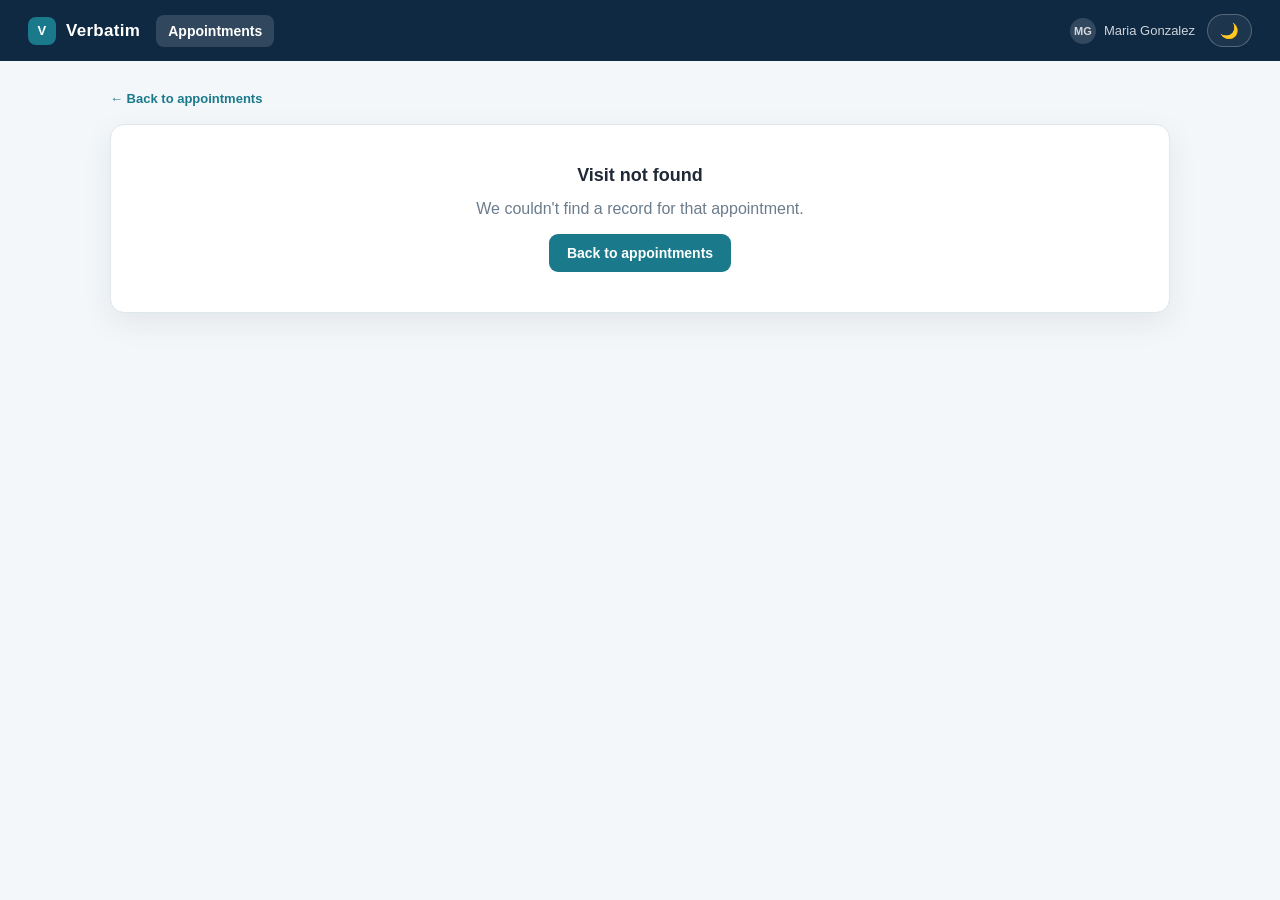
==== frontend/pages/appointment-detail.html @ bd428409 "Appointments page updated with past details and profile" ====
<!DOCTYPE html>
<html lang="en">
<head>
    <meta charset="UTF-8">
    <meta name="viewport" content="width=device-width, initial-scale=1.0">

    <title>Visit Details · Verbatim</title>
    <link rel="stylesheet" href="../css/common.css">
    <link rel="stylesheet" href="../css/appointment-detail.css">
</head>

<body>
    <header class="navbar">
        <a class="navbar-brand" href="appointment.html">
            <span class="navbar-mark">V</span> Verbatim
        </a>
        <nav class="navbar-links">
            <a class="navbar-link active" href="appointment.html">Appointments</a>
        </nav>
        <div class="navbar-actions">
            <span class="navbar-user">
                <span class="avatar">MG</span>
                <span>Maria Gonzalez</span>
            </span>
            <button id="themeButton" class="theme-btn" type="button" aria-label="Toggle dark mode">🌙</button>
        </div>
    </header>

    <main class="page-content">
        <a class="back-link" href="appointment.html">← Back to appointments</a>
        <div id="body"></div>
    </main>

    <script src="../js/theme.js"></script>
    <script src="../js/appointments-data.js"></script>
    <script src="../js/appointment-detail.js"></script>
</body>
</html>
---- frontend/css/common.css ----
/* ============================================================
   Verbatim — shared design system (palette, reset, navbar, cards, buttons)
   Included by every authenticated page, before the page's own stylesheet.
   ============================================================ */

:root {
  --navy: #0f2942;
  --navy-soft: #16385a;
  --teal: #1a7a8c;
  --teal-hover: #156476;
  --bg: #f4f7f9;
  --card: #ffffff;
  --line: #dfe6ec;
  --muted: #6b7c8c;
  --text: #1f2937;
  --alert: #c0392b;
  --alert-bg: #fdecea;
  --warn: #d68910;
  --warn-bg: #fdf3e2;
  --ok: #1e8449;
  --ok-bg: #eaf6ee;
  --shadow: 0 10px 30px rgba(15, 41, 66, 0.08);
  --shadow-lg: 0 20px 50px rgba(15, 41, 66, 0.14);
}

body.dark {
  --bg: #0b1622;
  --card: #152233;
  --line: #263a4d;
  --muted: #8ba0b3;
  --text: #e7edf3;
  --alert-bg: rgba(192, 57, 43, 0.16);
  --warn-bg: rgba(214, 137, 16, 0.16);
  --ok-bg: rgba(30, 132, 73, 0.16);
  --shadow: 0 10px 30px rgba(0, 0, 0, 0.45);
  --shadow-lg: 0 20px 50px rgba(0, 0, 0, 0.55);
}

* {
  box-sizing: border-box;
}

html, body {
  margin: 0;
  padding: 0;
}

body {
  font-family: -apple-system, BlinkMacSystemFont, "Segoe UI", Inter, Roboto, sans-serif;
  background: var(--bg);
  color: var(--text);
  transition: background 0.2s, color 0.2s;
}

a {
  color: inherit;
}

/* ---- Navbar ---- */
.navbar {
  background: var(--navy);
  color: #fff;
  display: flex;
  align-items: center;
  justify-content: space-between;
  gap: 16px;
  padding: 14px 28px;
  flex-wrap: wrap;
}

.navbar-brand {
  display: flex;
  align-items: center;
  gap: 10px;
  text-decoration: none;
  color: #fff;
  font-weight: 700;
  font-size: 17px;
  letter-spacing: 0.3px;
}

.navbar-mark {
  display: inline-flex;
  align-items: center;
  justify-content: center;
  width: 28px;
  height: 28px;
  border-radius: 8px;
  background: var(--teal);
  font-size: 13px;
  font-weight: 800;
}

.navbar-links {
  display: flex;
  gap: 4px;
  flex: 1;
}

.navbar-link {
  color: rgba(255, 255, 255, 0.75);
  text-decoration: none;
  font-size: 14px;
  font-weight: 600;
  padding: 8px 12px;
  border-radius: 8px;
  transition: 0.15s;
}

.navbar-link:hover {
  background: rgba(255, 255, 255, 0.08);
  color: #fff;
}

.navbar-link.active {
  background: rgba(255, 255, 255, 0.14);
  color: #fff;
}

.navbar-actions {
  display: flex;
  align-items: center;
  gap: 12px;
}

.navbar-user {
  display: flex;
  align-items: center;
  gap: 8px;
  font-size: 13px;
  color: rgba(255, 255, 255, 0.8);
}

.navbar-user .avatar {
  width: 26px;
  height: 26px;
  border-radius: 50%;
  background: rgba(255, 255, 255, 0.15);
  display: flex;
  align-items: center;
  justify-content: center;
  font-size: 11px;
  font-weight: 700;
}

.navbar-select {
  padding: 7px 10px;
  border-radius: 7px;
  border: 1px solid rgba(255, 255, 255, 0.25);
  background: rgba(255, 255, 255, 0.06);
  color: #fff;
  font-size: 13px;
}

.navbar-select option {
  color: #0f2942;
}

.theme-btn {
  border: 1px solid rgba(255, 255, 255, 0.25);
  background: rgba(255, 255, 255, 0.06);
  color: #fff;
  padding: 8px 12px;
  border-radius: 999px;
  cursor: pointer;
  font-size: 15px;
  line-height: 1;
}

.theme-btn:hover {
  background: rgba(255, 255, 255, 0.14);
}

/* ---- Page layout ---- */
.page-content {
  max-width: 1100px;
  margin: 0 auto;
  padding: 28px 20px 60px;
}

.page-header {
  margin-bottom: 24px;
}

.page-header h1 {
  margin: 0 0 6px;
  font-size: 1.7rem;
  color: var(--navy);
}

body.dark .page-header h1 {
  color: var(--text);
}

.page-header p {
  margin: 0;
  color: var(--muted);
  font-size: 14px;
}

/* ---- Cards & buttons (shared conventions) ---- */
.card {
  background: var(--card);
  border: 1px solid var(--line);
  border-radius: 14px;
  box-shadow: var(--shadow);
  padding: 20px;
}

.btn {
  display: inline-flex;
  align-items: center;
  justify-content: center;
  gap: 6px;
  border: none;
  border-radius: 9px;
  padding: 11px 18px;
  font-size: 14px;
  font-weight: 600;
  cursor: pointer;
  transition: background 0.15s, color 0.15s, transform 0.15s;
  text-decoration: none;
}

.btn-primary {
  background: var(--teal);
  color: #fff;
}

.btn-primary:hover {
  background: var(--teal-hover);
  transform: translateY(-1px);
}

.btn-outline {
  background: transparent;
  border: 1px solid var(--teal);
  color: var(--teal);
}

.btn-outline:hover {
  background: var(--teal);
  color: #fff;
}

.btn-ghost {
  background: var(--bg);
  color: var(--text);
  border: 1px solid var(--line);
}

.btn-ghost:hover {
  background: var(--line);
}

.btn:disabled {
  opacity: 0.45;
  cursor: not-allowed;
  transform: none !important;
}

.badge {
  display: inline-block;
  padding: 3px 10px;
  border-radius: 20px;
  font-size: 11px;
  font-weight: 700;
  letter-spacing: 0.5px;
}

.badge.EMERGENT { background: var(--alert-bg); color: var(--alert); }
.badge.URGENT   { background: var(--warn-bg);  color: var(--warn); }
.badge.ROUTINE  { background: var(--ok-bg);    color: var(--ok); }

@media (max-width: 640px) {
  .navbar {
    padding: 12px 16px;
  }
  .navbar-user span:not(.avatar) {
    display: none;
  }
}
---- frontend/css/appointment-detail.css ----
.detail-header {
  display: flex;
  align-items: flex-start;
  justify-content: space-between;
  gap: 16px;
  flex-wrap: wrap;
  margin-bottom: 8px;
}

.detail-header h1 {
  margin: 0 0 4px;
  font-size: 1.5rem;
  color: var(--navy);
}

body.dark .detail-header h1 {
  color: var(--text);
}

.detail-sub {
  color: var(--muted);
  font-size: 14px;
}

.back-link {
  display: inline-flex;
  align-items: center;
  gap: 6px;
  font-size: 13px;
  font-weight: 600;
  color: var(--teal);
  text-decoration: none;
  margin-bottom: 18px;
}

.back-link:hover {
  text-decoration: underline;
}

.section-grid {
  display: grid;
  gap: 16px;
  margin-top: 20px;
}

.card h2 {
  margin: 0 0 14px;
  font-size: 13px;
  text-transform: uppercase;
  letter-spacing: 1px;
  color: var(--muted);
}

.kv-table {
  width: 100%;
  border-collapse: collapse;
  font-size: 13px;
}

.kv-table td {
  padding: 8px 4px;
  border-bottom: 1px solid var(--line);
  vertical-align: top;
}

.kv-table tr:last-child td {
  border-bottom: none;
}

.kv-table td.k {
  color: var(--muted);
  width: 46%;
}

.kv-table td.v {
  font-weight: 600;
}

.integrity-note {
  margin-top: 12px;
  font-size: 12px;
  color: var(--muted);
  line-height: 1.5;
}

.rx-list {
  margin: 4px 0 0 18px;
  font-size: 14px;
}

.detail-section + .detail-section {
  margin-top: 16px;
}

.detail-section .info-label {
  font-size: 11px;
  text-transform: uppercase;
  letter-spacing: 0.5px;
  color: var(--muted);
  margin-bottom: 4px;
}

.transcript {
  max-height: 360px;
  overflow-y: auto;
}

.turn {
  padding: 9px 0;
  border-bottom: 1px solid var(--line);
}

.turn:last-child {
  border-bottom: none;
}

.turn .who {
  font-size: 11px;
  text-transform: uppercase;
  letter-spacing: 0.5px;
  color: var(--muted);
  margin-bottom: 2px;
}

.turn.patient .who {
  color: var(--teal);
}

.turn .text {
  font-size: 14px;
  line-height: 1.5;
}

.not-found {
  text-align: center;
  padding: 40px 20px;
}
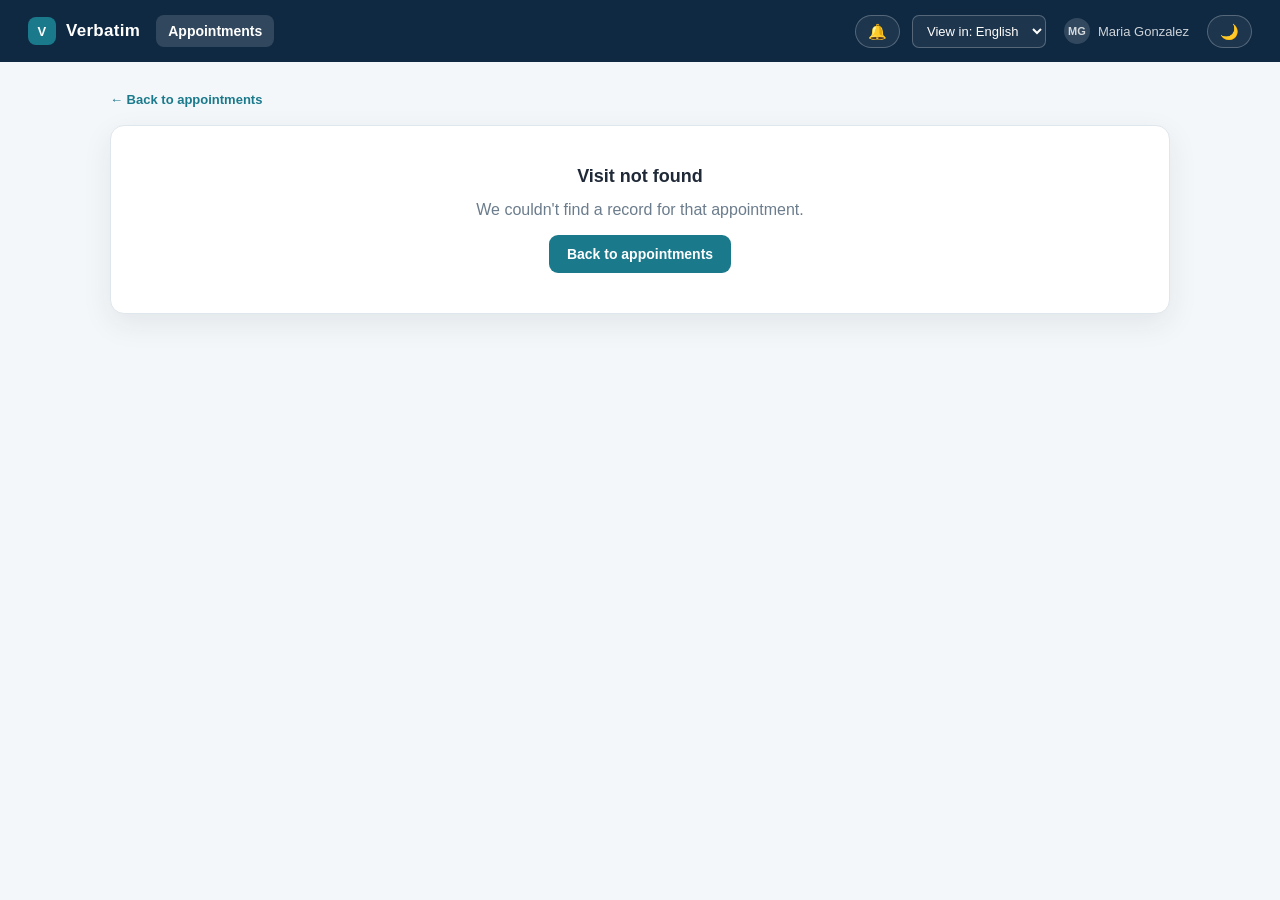
==== commit 3482d0fb: "feat: frontend UI, loader, requirements" ====
--- a/frontend/pages/appointment-detail.html
+++ b/frontend/pages/appointment-detail.html
@@ -7,10 +7,11 @@
     <title>Visit Details · Verbatim</title>
     <link rel="stylesheet" href="../css/common.css">
     <link rel="stylesheet" href="../css/appointment-detail.css">
+    <link rel="stylesheet" href="../css/doctor.css">
 </head>
 
 <body>
-    <header class="navbar">
+    <header class="navbar" data-role="patient">
         <a class="navbar-brand" href="appointment.html">
             <span class="navbar-mark">V</span> Verbatim
         </a>
@@ -18,6 +19,18 @@
             <a class="navbar-link active" href="appointment.html">Appointments</a>
         </nav>
         <div class="navbar-actions">
+            <select id="viewLangSelect" class="navbar-select" aria-label="View summary in language">
+                <option value="">View in: English</option>
+                <option value="Spanish">Español</option>
+                <option value="French">Français</option>
+                <option value="Portuguese">Português</option>
+                <option value="German">Deutsch</option>
+                <option value="Mandarin Chinese">中文</option>
+                <option value="Arabic">العربية</option>
+                <option value="Hindi">हिन्दी</option>
+                <option value="Russian">Русский</option>
+                <option value="Vietnamese">Tiếng Việt</option>
+            </select>
             <span class="navbar-user">
                 <span class="avatar">MG</span>
                 <span>Maria Gonzalez</span>
@@ -32,7 +45,10 @@
     </main>
 
     <script src="../js/theme.js"></script>
-    <script src="../js/appointments-data.js"></script>
+    <script src="../js/api.js"></script>
+    <script src="../js/session.js"></script>
+    <script src="../js/notifications.js"></script>
+    <script src="../js/user-menu.js"></script>
     <script src="../js/appointment-detail.js"></script>
 </body>
 </html>
--- a/frontend/css/common.css
+++ b/frontend/css/common.css
@@ -129,6 +129,16 @@
   gap: 8px;
   font-size: 13px;
   color: rgba(255, 255, 255, 0.8);
+  cursor: pointer;
+  border: none;
+  background: transparent;
+  padding: 4px 6px;
+  border-radius: 8px;
+  font-family: inherit;
+}
+
+.navbar-user:hover {
+  background: rgba(255, 255, 255, 0.08);
 }
 
 .navbar-user .avatar {
@@ -272,7 +282,121 @@
 .badge.URGENT   { background: var(--warn-bg);  color: var(--warn); }
 .badge.ROUTINE  { background: var(--ok-bg);    color: var(--ok); }
 
+/* ---- Notification bell ---- */
+.notif-wrap {
+  position: relative;
+}
+
+.notif-badge {
+  position: absolute;
+  top: -4px;
+  right: -4px;
+  background: var(--alert);
+  color: #fff;
+  border-radius: 999px;
+  font-size: 10px;
+  font-weight: 700;
+  padding: 1px 5px;
+  line-height: 1.4;
+}
+
+.notif-panel {
+  position: absolute;
+  top: calc(100% + 10px);
+  right: 0;
+  width: 320px;
+  max-height: 400px;
+  overflow-y: auto;
+  background: var(--card);
+  color: var(--text);
+  border: 1px solid var(--line);
+  border-radius: 12px;
+  box-shadow: var(--shadow-lg);
+  padding: 8px;
+  z-index: 200;
+}
+
+.notif-item {
+  padding: 10px;
+  border-radius: 8px;
+  font-size: 13px;
+  line-height: 1.4;
+}
+
+.notif-item.unread {
+  background: var(--bg);
+}
+
+.notif-item + .notif-item {
+  margin-top: 4px;
+}
+
+.notif-item .ts {
+  color: var(--muted);
+  font-size: 11px;
+  margin-top: 4px;
+}
+
+.notif-item .followup {
+  margin-top: 6px;
+  font-style: italic;
+  color: var(--muted);
+}
+
+.notif-empty {
+  padding: 20px;
+  text-align: center;
+  color: var(--muted);
+  font-size: 13px;
+}
+
+/* ---- User menu (Profile / Log out) ---- */
+.user-menu-wrap {
+  position: relative;
+}
+
+.user-menu-panel {
+  position: absolute;
+  top: calc(100% + 10px);
+  right: 0;
+  width: 180px;
+  background: var(--card);
+  color: var(--text);
+  border: 1px solid var(--line);
+  border-radius: 12px;
+  box-shadow: var(--shadow-lg);
+  padding: 6px;
+  z-index: 200;
+}
+
+.user-menu-item {
+  display: block;
+  width: 100%;
+  text-align: left;
+  padding: 10px 12px;
+  border: none;
+  background: transparent;
+  color: var(--text);
+  font-size: 13px;
+  font-family: inherit;
+  cursor: pointer;
+  border-radius: 8px;
+  text-decoration: none;
+}
+
+.user-menu-item:hover {
+  background: var(--bg);
+}
+
+.user-menu-item.danger {
+  color: var(--alert);
+}
+
 @media (max-width: 640px) {
+  .notif-panel {
+    width: 280px;
+  }
+
   .navbar {
     padding: 12px 16px;
   }
--- a/frontend/css/doctor.css
+++ b/frontend/css/doctor.css
@@ -0,0 +1,155 @@
+.review-row {
+  display: flex;
+  align-items: center;
+  justify-content: space-between;
+  gap: 16px;
+  flex-wrap: nowrap;
+}
+
+.review-row .summary {
+  min-width: 0;
+  flex: 1 1 auto;
+}
+
+.review-row .patient {
+  font-size: 16px;
+  font-weight: 700;
+  color: var(--navy);
+  overflow: hidden;
+  text-overflow: ellipsis;
+  white-space: nowrap;
+}
+
+body.dark .review-row .patient {
+  color: var(--text);
+}
+
+.review-row .meta {
+  color: var(--muted);
+  font-size: 13px;
+  margin-top: 4px;
+  overflow: hidden;
+  text-overflow: ellipsis;
+  white-space: nowrap;
+}
+
+.review-row .actions {
+  display: flex;
+  align-items: center;
+  gap: 10px;
+  flex-shrink: 0;
+}
+
+.empty-state {
+  text-align: center;
+  color: var(--muted);
+  padding: 30px 10px;
+  font-size: 14px;
+}
+
+/* ---- Physician summary sections (doctor-review.html) ---- */
+.summary-section {
+  padding: 12px 0;
+  border-bottom: 1px solid var(--line);
+}
+
+.summary-section:last-child {
+  border-bottom: none;
+}
+
+.summary-section.flagged {
+  border-left: 3px solid var(--warn);
+  background: var(--warn-bg);
+  padding-left: 12px;
+  border-radius: 0 6px 6px 0;
+}
+
+.summary-section-head {
+  display: flex;
+  align-items: center;
+  justify-content: space-between;
+  gap: 12px;
+  margin-bottom: 6px;
+}
+
+.summary-section-head h3 {
+  margin: 0;
+  font-size: 13px;
+  text-transform: uppercase;
+  letter-spacing: 0.5px;
+  color: var(--muted);
+}
+
+.flag-toggle {
+  display: flex;
+  align-items: center;
+  gap: 6px;
+  font-size: 12px;
+  color: var(--warn);
+  cursor: pointer;
+  user-select: none;
+  white-space: nowrap;
+}
+
+.flag-toggle input {
+  accent-color: var(--warn);
+  width: 15px;
+  height: 15px;
+  cursor: pointer;
+}
+
+.summary-value {
+  font-size: 14px;
+  line-height: 1.5;
+}
+
+.summary-value ul {
+  margin: 4px 0 0 18px;
+}
+
+.decision-panel textarea {
+  width: 100%;
+  min-height: 90px;
+  padding: 10px;
+  border: 1px solid var(--line);
+  border-radius: 8px;
+  font-size: 14px;
+  font-family: inherit;
+  background: var(--bg);
+  color: var(--text);
+  resize: vertical;
+  margin-bottom: 12px;
+}
+
+.decision-panel .btns {
+  display: flex;
+  gap: 10px;
+  flex-wrap: wrap;
+}
+
+.decision-banner {
+  display: flex;
+  align-items: center;
+  gap: 10px;
+  padding: 12px 14px;
+  border-radius: 10px;
+  font-weight: 600;
+  font-size: 14px;
+  margin-bottom: 16px;
+}
+
+.decision-banner.approved {
+  background: var(--ok-bg);
+  color: var(--ok);
+}
+
+.decision-banner.rejected {
+  background: var(--alert-bg);
+  color: var(--alert);
+}
+
+.followup-note {
+  margin-top: 8px;
+  font-weight: 400;
+  font-size: 13px;
+}
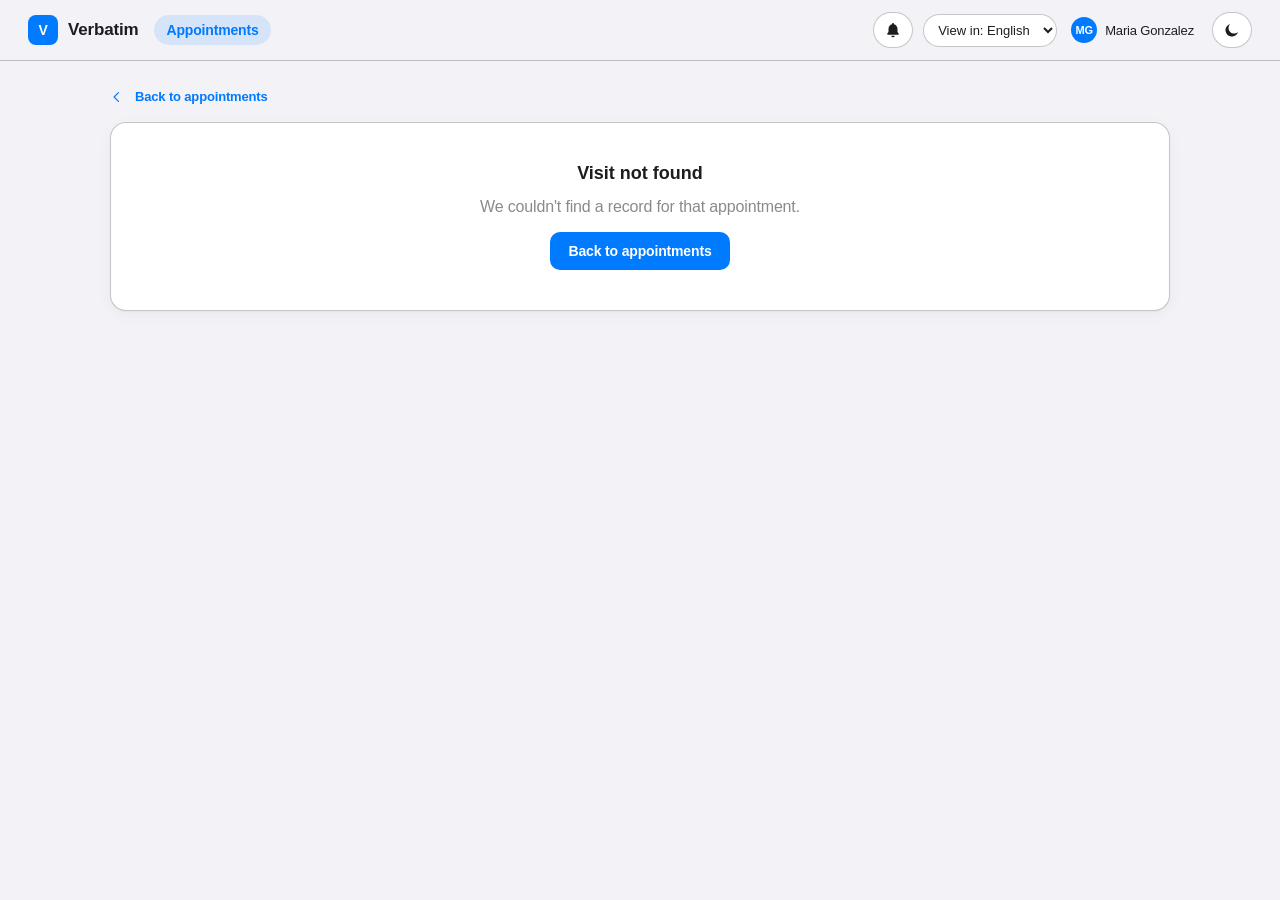
==== commit c4952ccf: "icons styles to using apple ui" ====
--- a/frontend/pages/appointment-detail.html
+++ b/frontend/pages/appointment-detail.html
@@ -35,15 +35,17 @@
                 <span class="avatar">MG</span>
                 <span>Maria Gonzalez</span>
             </span>
-            <button id="themeButton" class="theme-btn" type="button" aria-label="Toggle dark mode">🌙</button>
+            <button id="themeButton" class="theme-btn" type="button" aria-label="Toggle dark mode"></button>
         </div>
     </header>
 
     <main class="page-content">
-        <a class="back-link" href="appointment.html">← Back to appointments</a>
+        <a class="back-link" href="appointment.html"><span id="backIcon" class="icon-inline"></span>Back to appointments</a>
         <div id="body"></div>
     </main>
 
+    <script src="../js/icons.js"></script>
+    <script>document.getElementById("backIcon").innerHTML = Icons.chevronLeft(14);</script>
     <script src="../js/theme.js"></script>
     <script src="../js/api.js"></script>
     <script src="../js/session.js"></script>
--- a/frontend/css/common.css
+++ b/frontend/css/common.css
@@ -1,39 +1,69 @@
 /* ============================================================
-   Verbatim — shared design system (palette, reset, navbar, cards, buttons)
+   Verbatim — shared design system, built on Apple's Human Interface
+   Guidelines: system color roles (label/secondaryLabel/separator/systemBlue…),
+   translucent "materials" for chrome, SF-first type stack, continuous
+   corner radii, and flat/hairline surfaces instead of drop-shadow-heavy cards.
    Included by every authenticated page, before the page's own stylesheet.
    ============================================================ */
 
 :root {
-  --navy: #0f2942;
-  --navy-soft: #16385a;
-  --teal: #1a7a8c;
-  --teal-hover: #156476;
-  --bg: #f4f7f9;
+  /* Accent (systemBlue) — kept as --teal/--teal-hover for drop-in compat
+     with every page stylesheet that already references them. */
+  --teal: #007aff;
+  --teal-hover: #0060df;
+  --teal-tint: rgba(0, 122, 255, 0.12);
+
+  /* Label colors */
+  --navy: #1d1d1f;       /* primary label / headings (Apple's near-black) */
+  --navy-soft: #3a3a3c;
+  --text: #1d1d1f;        /* body label */
+  --muted: rgba(60, 60, 67, 0.6);   /* secondaryLabel */
+
+  /* Backgrounds (systemGroupedBackground / secondarySystemGroupedBackground) */
+  --bg: #f2f2f7;
   --card: #ffffff;
-  --line: #dfe6ec;
-  --muted: #6b7c8c;
-  --text: #1f2937;
-  --alert: #c0392b;
-  --alert-bg: #fdecea;
-  --warn: #d68910;
-  --warn-bg: #fdf3e2;
-  --ok: #1e8449;
-  --ok-bg: #eaf6ee;
-  --shadow: 0 10px 30px rgba(15, 41, 66, 0.08);
-  --shadow-lg: 0 20px 50px rgba(15, 41, 66, 0.14);
+  --line: rgba(60, 60, 67, 0.29);   /* separator */
+
+  /* Semantic system colors */
+  --alert: #ff3b30;
+  --alert-bg: rgba(255, 59, 48, 0.12);
+  --warn: #ff9500;
+  --warn-bg: rgba(255, 149, 0, 0.12);
+  --ok: #34c759;
+  --ok-bg: rgba(52, 199, 89, 0.12);
+
+  /* Apple surfaces are close to flat — shadows are a soft, low-opacity hint,
+     not a floating-card effect. */
+  --shadow: 0 1px 2px rgba(0, 0, 0, 0.04), 0 4px 16px rgba(0, 0, 0, 0.04);
+  --shadow-lg: 0 8px 30px rgba(0, 0, 0, 0.12);
+
+  --r: 16px;     /* card / sheet corner radius */
+  --r-sm: 10px;  /* control corner radius */
 }
 
 body.dark {
-  --bg: #0b1622;
-  --card: #152233;
-  --line: #263a4d;
-  --muted: #8ba0b3;
-  --text: #e7edf3;
-  --alert-bg: rgba(192, 57, 43, 0.16);
-  --warn-bg: rgba(214, 137, 16, 0.16);
-  --ok-bg: rgba(30, 132, 73, 0.16);
-  --shadow: 0 10px 30px rgba(0, 0, 0, 0.45);
-  --shadow-lg: 0 20px 50px rgba(0, 0, 0, 0.55);
+  --teal: #0a84ff;
+  --teal-hover: #409cff;
+  --teal-tint: rgba(10, 132, 255, 0.18);
+
+  --navy: #f5f5f7;
+  --navy-soft: #d1d1d6;
+  --text: #f5f5f7;
+  --muted: rgba(235, 235, 245, 0.6);
+
+  --bg: #000000;
+  --card: #1c1c1e;
+  --line: rgba(84, 84, 88, 0.65);
+
+  --alert: #ff453a;
+  --alert-bg: rgba(255, 69, 58, 0.18);
+  --warn: #ff9f0a;
+  --warn-bg: rgba(255, 159, 10, 0.18);
+  --ok: #30d158;
+  --ok-bg: rgba(48, 209, 88, 0.18);
+
+  --shadow: 0 1px 2px rgba(0, 0, 0, 0.3), 0 4px 16px rgba(0, 0, 0, 0.3);
+  --shadow-lg: 0 8px 30px rgba(0, 0, 0, 0.6);
 }
 
 * {
@@ -46,9 +76,11 @@
 }
 
 body {
-  font-family: -apple-system, BlinkMacSystemFont, "Segoe UI", Inter, Roboto, sans-serif;
+  font-family: -apple-system, BlinkMacSystemFont, "SF Pro Text", "SF Pro Display", "Helvetica Neue", Arial, sans-serif;
   background: var(--bg);
   color: var(--text);
+  -webkit-font-smoothing: antialiased;
+  letter-spacing: -0.01em;
   transition: background 0.2s, color 0.2s;
 }
 
@@ -56,16 +88,27 @@
   color: inherit;
 }
 
-/* ---- Navbar ---- */
+/* ---- Navbar: a translucent, blurred "material" toolbar, like macOS/iOS
+   chrome — not a solid brand-colored bar. ---- */
 .navbar {
-  background: var(--navy);
-  color: #fff;
+  background: rgba(242, 242, 247, 0.78);
+  -webkit-backdrop-filter: saturate(180%) blur(20px);
+  backdrop-filter: saturate(180%) blur(20px);
+  color: var(--text);
+  border-bottom: 1px solid var(--line);
   display: flex;
   align-items: center;
   justify-content: space-between;
   gap: 16px;
-  padding: 14px 28px;
+  padding: 12px 28px;
   flex-wrap: wrap;
+  position: sticky;
+  top: 0;
+  z-index: 100;
+}
+
+body.dark .navbar {
+  background: rgba(28, 28, 30, 0.72);
 }
 
 .navbar-brand {
@@ -73,22 +116,23 @@
   align-items: center;
   gap: 10px;
   text-decoration: none;
-  color: #fff;
+  color: var(--text);
   font-weight: 700;
   font-size: 17px;
-  letter-spacing: 0.3px;
+  letter-spacing: -0.01em;
 }
 
 .navbar-mark {
   display: inline-flex;
   align-items: center;
   justify-content: center;
-  width: 28px;
-  height: 28px;
+  width: 30px;
+  height: 30px;
   border-radius: 8px;
   background: var(--teal);
-  font-size: 13px;
-  font-weight: 800;
+  color: #fff;
+  font-size: 14px;
+  font-weight: 700;
 }
 
 .navbar-links {
@@ -98,29 +142,29 @@
 }
 
 .navbar-link {
-  color: rgba(255, 255, 255, 0.75);
+  color: var(--muted);
   text-decoration: none;
   font-size: 14px;
   font-weight: 600;
-  padding: 8px 12px;
-  border-radius: 8px;
+  padding: 7px 12px;
+  border-radius: 999px;
   transition: 0.15s;
 }
 
 .navbar-link:hover {
-  background: rgba(255, 255, 255, 0.08);
-  color: #fff;
+  background: rgba(120, 120, 128, 0.12);
+  color: var(--text);
 }
 
 .navbar-link.active {
-  background: rgba(255, 255, 255, 0.14);
-  color: #fff;
+  background: var(--teal-tint);
+  color: var(--teal);
 }
 
 .navbar-actions {
   display: flex;
   align-items: center;
-  gap: 12px;
+  gap: 10px;
 }
 
 .navbar-user {
@@ -128,24 +172,25 @@
   align-items: center;
   gap: 8px;
   font-size: 13px;
-  color: rgba(255, 255, 255, 0.8);
+  color: var(--text);
   cursor: pointer;
   border: none;
   background: transparent;
-  padding: 4px 6px;
-  border-radius: 8px;
+  padding: 4px 8px 4px 4px;
+  border-radius: 999px;
   font-family: inherit;
 }
 
 .navbar-user:hover {
-  background: rgba(255, 255, 255, 0.08);
+  background: rgba(120, 120, 128, 0.12);
 }
 
 .navbar-user .avatar {
   width: 26px;
   height: 26px;
   border-radius: 50%;
-  background: rgba(255, 255, 255, 0.15);
+  background: var(--teal);
+  color: #fff;
   display: flex;
   align-items: center;
   justify-content: center;
@@ -155,30 +200,38 @@
 
 .navbar-select {
   padding: 7px 10px;
-  border-radius: 7px;
-  border: 1px solid rgba(255, 255, 255, 0.25);
-  background: rgba(255, 255, 255, 0.06);
-  color: #fff;
+  border-radius: 999px;
+  border: 1px solid var(--line);
+  background: var(--card);
+  color: var(--text);
   font-size: 13px;
 }
 
 .navbar-select option {
-  color: #0f2942;
+  color: #000;
 }
 
 .theme-btn {
-  border: 1px solid rgba(255, 255, 255, 0.25);
-  background: rgba(255, 255, 255, 0.06);
-  color: #fff;
-  padding: 8px 12px;
+  display: inline-flex;
+  align-items: center;
+  justify-content: center;
+  border: 1px solid var(--line);
+  background: var(--card);
+  color: var(--text);
+  padding: 8px 10px;
   border-radius: 999px;
   cursor: pointer;
   font-size: 15px;
   line-height: 1;
+  transition: transform 0.12s, background 0.15s;
 }
 
 .theme-btn:hover {
-  background: rgba(255, 255, 255, 0.14);
+  background: rgba(120, 120, 128, 0.12);
+}
+
+.theme-btn:active {
+  transform: scale(0.92);
 }
 
 /* ---- Page layout ---- */
@@ -194,12 +247,10 @@
 
 .page-header h1 {
   margin: 0 0 6px;
-  font-size: 1.7rem;
+  font-size: 2rem;
+  font-weight: 700;
+  letter-spacing: -0.02em;
   color: var(--navy);
-}
-
-body.dark .page-header h1 {
-  color: var(--text);
 }
 
 .page-header p {
@@ -212,7 +263,7 @@
 .card {
   background: var(--card);
   border: 1px solid var(--line);
-  border-radius: 14px;
+  border-radius: var(--r);
   box-shadow: var(--shadow);
   padding: 20px;
 }
@@ -223,15 +274,17 @@
   justify-content: center;
   gap: 6px;
   border: none;
-  border-radius: 9px;
+  border-radius: var(--r-sm);
   padding: 11px 18px;
   font-size: 14px;
   font-weight: 600;
   cursor: pointer;
-  transition: background 0.15s, color 0.15s, transform 0.15s;
+  transition: background 0.15s, color 0.15s, opacity 0.15s, transform 0.1s;
   text-decoration: none;
 }
 
+/* Apple's "filled" button — flat accent fill, no lift-on-hover; controls
+   darken/lighten slightly and shrink a touch on press instead. */
 .btn-primary {
   background: var(--teal);
   color: #fff;
@@ -239,32 +292,40 @@
 
 .btn-primary:hover {
   background: var(--teal-hover);
-  transform: translateY(-1px);
-}
-
+}
+
+/* Apple's "tinted" button — accent-colored text on a soft accent-tinted
+   fill, no border. This is the standard secondary action style in HIG,
+   not an outlined button. */
 .btn-outline {
-  background: transparent;
-  border: 1px solid var(--teal);
+  background: var(--teal-tint);
+  border: none;
   color: var(--teal);
 }
 
 .btn-outline:hover {
-  background: var(--teal);
-  color: #fff;
-}
-
+  background: var(--teal-tint);
+  opacity: 0.8;
+}
+
+/* Apple's "gray" button — neutral tinted fill for low-emphasis actions. */
 .btn-ghost {
-  background: var(--bg);
-  color: var(--text);
-  border: 1px solid var(--line);
+  background: rgba(120, 120, 128, 0.12);
+  color: var(--text);
+  border: none;
 }
 
 .btn-ghost:hover {
-  background: var(--line);
+  background: rgba(120, 120, 128, 0.2);
+}
+
+.btn:active:not(:disabled) {
+  transform: scale(0.97);
+  opacity: 0.9;
 }
 
 .btn:disabled {
-  opacity: 0.45;
+  opacity: 0.4;
   cursor: not-allowed;
   transform: none !important;
 }
@@ -277,6 +338,19 @@
   font-weight: 700;
   letter-spacing: 0.5px;
 }
+
+/* ---- SF Symbols-style inline icons (see js/icons.js) ---- */
+.icon-inline {
+  display: inline-flex;
+  align-items: center;
+  vertical-align: -3px;
+  margin-right: 5px;
+}
+
+.icon-ok { color: var(--ok); }
+.icon-warn { color: var(--warn); }
+.icon-alert { color: var(--alert); }
+.icon-muted { color: var(--muted); }
 
 .badge.EMERGENT { background: var(--alert-bg); color: var(--alert); }
 .badge.URGENT   { background: var(--warn-bg);  color: var(--warn); }
@@ -308,9 +382,11 @@
   max-height: 400px;
   overflow-y: auto;
   background: var(--card);
+  -webkit-backdrop-filter: saturate(180%) blur(20px);
+  backdrop-filter: saturate(180%) blur(20px);
   color: var(--text);
   border: 1px solid var(--line);
-  border-radius: 12px;
+  border-radius: 14px;
   box-shadow: var(--shadow-lg);
   padding: 8px;
   z-index: 200;
@@ -361,9 +437,11 @@
   right: 0;
   width: 180px;
   background: var(--card);
+  -webkit-backdrop-filter: saturate(180%) blur(20px);
+  backdrop-filter: saturate(180%) blur(20px);
   color: var(--text);
   border: 1px solid var(--line);
-  border-radius: 12px;
+  border-radius: 14px;
   box-shadow: var(--shadow-lg);
   padding: 6px;
   z-index: 200;
